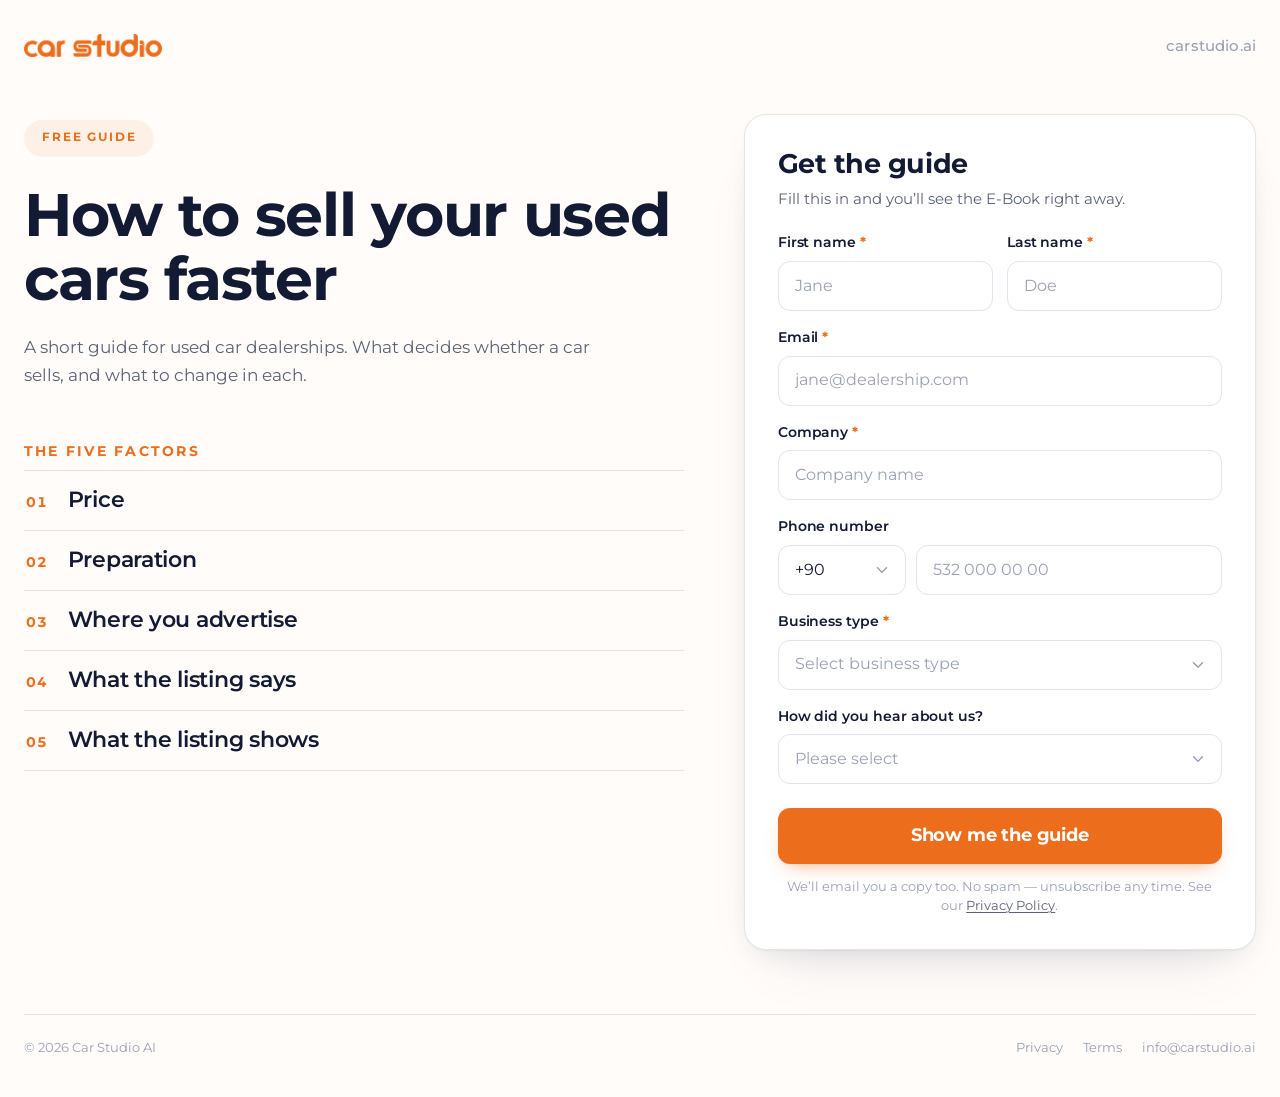
==== public/index.html @ 11189fca "Car Studio free-guide landing page with n8n → ClickUp lead capture Static one-page lead magnet built" ====
<!doctype html>
<html lang="en">
<head>
<meta charset="utf-8">
<meta name="viewport" content="width=device-width, initial-scale=1, viewport-fit=cover">
<title>How to sell your used cars faster — Free guide | Car Studio</title>
<meta name="description" content="A short guide for used car dealerships. The five factors that decide whether a car sells — and what to change in each. Free E-Book from Car Studio AI.">
<meta name="robots" content="index, follow">

<meta property="og:type" content="website">
<meta property="og:site_name" content="Car Studio">
<meta property="og:title" content="How to sell your used cars faster — Free guide">
<meta property="og:description" content="The five factors that decide whether a used car sells, and what to change in each.">
<meta name="twitter:card" content="summary_large_image">
<meta name="theme-color" content="#EC6D1C">

<link rel="icon" href="favicon.ico" sizes="any">
<link rel="icon" type="image/png" sizes="32x32" href="img/favicon-32.png">
<link rel="apple-touch-icon" href="img/favicon-180.png">

<link rel="preconnect" href="https://fonts.googleapis.com">
<link rel="preconnect" href="https://fonts.gstatic.com" crossorigin>
<link rel="stylesheet" href="https://fonts.googleapis.com/css2?family=Montserrat:ital,wght@0,300..800;1,400&display=swap">
<link rel="stylesheet" href="css/styles.css">

<script>
  /* Decide up-front how selects render, so nothing flashes.
     Touch devices keep the native picker — it is the better control there. */
  (function (d) {
    var c = d.documentElement.classList;
    c.add('js');
    try {
      if (window.matchMedia && window.matchMedia('(pointer: coarse)').matches) c.add('native-select');
    } catch (e) {}
  })(document);
</script>
</head>
<body>

<a class="skip-link" href="#lead-form">Skip to the form</a>

<div class="page">

  <header class="site-header">
    <a class="logo" href="https://carstudio.ai" aria-label="Car Studio — home">
      <img src="img/logo.png" width="600" height="97" alt="Car Studio" decoding="async">
    </a>
    <a class="site-link" href="https://carstudio.ai">carstudio.ai</a>
  </header>

  <main class="layout">

    <!-- Left column: the pitch -->
    <section class="pitch">
      <p class="badge">FREE GUIDE</p>

      <h1 class="headline">How to sell your used<br class="br-desktop"> cars faster</h1>

      <p class="subhead">
        A short guide for used car dealerships. What decides whether a car sells,
        and what to change in each.
      </p>

      <h2 class="eyebrow">The five factors</h2>

      <ol class="factors">
        <li class="factor"><span class="factor-no">01</span><span class="factor-name">Price</span></li>
        <li class="factor"><span class="factor-no">02</span><span class="factor-name">Preparation</span></li>
        <li class="factor"><span class="factor-no">03</span><span class="factor-name">Where you advertise</span></li>
        <li class="factor"><span class="factor-no">04</span><span class="factor-name">What the listing says</span></li>
        <li class="factor"><span class="factor-no">05</span><span class="factor-name">What the listing shows</span></li>
      </ol>
    </section>

    <!-- Right column: the form -->
    <section class="card" aria-labelledby="form-title">

      <div class="card-body" id="form-panel">
        <h2 class="card-title" id="form-title">Get the guide</h2>
        <p class="card-sub">Fill this in and you&rsquo;ll see the E-Book right away.</p>

        <div class="alert" id="form-alert" role="alert" hidden></div>

        <form id="lead-form" novalidate>

          <div class="row row-2">
            <div class="field">
              <label for="firstName">First name <span class="req" aria-hidden="true">*</span></label>
              <input id="firstName" name="firstName" type="text" autocomplete="given-name"
                     placeholder="Jane" required maxlength="60"
                     aria-describedby="firstName-err">
              <p class="err" id="firstName-err" hidden></p>
            </div>

            <div class="field">
              <label for="lastName">Last name <span class="req" aria-hidden="true">*</span></label>
              <input id="lastName" name="lastName" type="text" autocomplete="family-name"
                     placeholder="Doe" required maxlength="60"
                     aria-describedby="lastName-err">
              <p class="err" id="lastName-err" hidden></p>
            </div>
          </div>

          <div class="field">
            <label for="email">Email <span class="req" aria-hidden="true">*</span></label>
            <input id="email" name="email" type="email" autocomplete="email" inputmode="email"
                   placeholder="jane@dealership.com" required maxlength="254"
                   aria-describedby="email-err">
            <p class="err" id="email-err" hidden></p>
          </div>

          <div class="field">
            <label for="company">Company <span class="req" aria-hidden="true">*</span></label>
            <input id="company" name="company" type="text" autocomplete="organization"
                   placeholder="Company name" required maxlength="120"
                   aria-describedby="company-err">
            <p class="err" id="company-err" hidden></p>
          </div>

          <div class="field">
            <label for="phone">Phone number</label>
            <div class="phone">
              <div class="select-wrap select-dial" data-select>
                <label class="sr-only" for="dialCode">Country calling code</label>
                <select id="dialCode" name="dialCode" data-native></select>
              </div>
              <input id="phone" name="phone" type="tel" autocomplete="tel-national" inputmode="tel"
                     placeholder="532 000 00 00" maxlength="24"
                     aria-describedby="phone-err">
            </div>
            <p class="err" id="phone-err" hidden></p>
          </div>

          <div class="field">
            <label for="businessType">Business type <span class="req" aria-hidden="true">*</span></label>
            <div class="select-wrap" data-select>
              <select id="businessType" name="businessType" required data-native
                      data-placeholder="Select business type" aria-describedby="businessType-err">
                <option value="">Select business type</option>
                <option value="OEM / Manufacturer">OEM / Manufacturer</option>
                <option value="Dealership">Dealership</option>
                <option value="Dealer Group">Dealer Group</option>
                <option value="Marketplace">Marketplace</option>
              </select>
            </div>
            <p class="err" id="businessType-err" hidden></p>
          </div>

          <div class="field">
            <label for="heardFrom">How did you hear about us?</label>
            <div class="select-wrap" data-select>
              <select id="heardFrom" name="heardFrom" data-native
                      data-placeholder="Please select" aria-describedby="heardFrom-err">
                <option value="">Please select</option>
                <option value="Search Engine">Search Engine (Google, Bing, Yandex etc.)</option>
                <option value="Email">Email</option>
                <option value="Generative AI">Generative AI (ChatGPT, Claude, Gemini etc.)</option>
                <option value="LinkedIn">LinkedIn</option>
                <option value="Instagram">Instagram</option>
                <option value="Referral">Referral</option>
                <option value="Ads">Ads</option>
                <option value="Other">Other</option>
              </select>
            </div>
            <p class="err" id="heardFrom-err" hidden></p>
          </div>

          <!-- honeypot: hidden from humans, not focusable, ignored by autofill -->
          <div class="hp" aria-hidden="true">
            <label for="companyWebsite">Company website</label>
            <input id="companyWebsite" name="companyWebsite" type="text" tabindex="-1" autocomplete="off">
          </div>

          <button class="submit" type="submit" id="submit-btn">
            <span class="submit-label">Show me the guide</span>
            <span class="spinner" aria-hidden="true"></span>
          </button>

          <p class="fineprint">
            We&rsquo;ll email you a copy too. No spam &mdash; unsubscribe any time.
            See our <a href="https://carstudio.ai/privacy-policy">Privacy Policy</a>.
          </p>
        </form>
      </div>

      <!-- success state -->
      <div class="card-body success" id="success-panel" hidden tabindex="-1">
        <div class="success-mark" aria-hidden="true">
          <svg viewBox="0 0 24 24" fill="none" stroke="currentColor" stroke-width="2.5"
               stroke-linecap="round" stroke-linejoin="round"><path d="M20 6 9 17l-5-5"/></svg>
        </div>
        <h2 class="card-title">Your guide is ready</h2>
        <p class="card-sub">
          Thanks<span id="success-name"></span> &mdash; the E-Book is below, and a copy is on its way to your inbox.
        </p>
        <a class="submit as-link" id="download-btn" href="#">
          <span>Download the E-Book</span>
        </a>
        <p class="fineprint">
          Didn&rsquo;t get the email? Check your spam folder, or write to
          <a href="mailto:info@carstudio.ai">info@carstudio.ai</a>.
        </p>
      </div>

    </section>
  </main>

  <footer class="site-footer">
    <p>&copy; <span id="year">2026</span> Car Studio AI</p>
    <nav aria-label="Legal">
      <a href="https://carstudio.ai/privacy-policy">Privacy</a>
      <a href="https://carstudio.ai/terms">Terms</a>
      <a href="mailto:info@carstudio.ai">info@carstudio.ai</a>
    </nav>
  </footer>

</div>

<script src="js/config.js"></script>
<script src="js/app.js"></script>
</body>
</html>
---- public/css/styles.css ----
/* ==========================================================================
   Car Studio — lead-magnet landing page
   Design tokens taken from the brand guideline (Kurumsal Kimlik Kılavuzu 2023)
   and the "Landing page" mock. Layout is a 1400px design canvas.
   ========================================================================== */

:root {
  /* Brand */
  --brand:        #EC6D1C;   /* Car Studio Orange — brand guideline primary */
  --brand-hover:  #D65F12;
  --brand-active: #BE540F;
  --brand-soft:   #FDF1E7;   /* orange @ ~8% on the page ground */
  --brand-ring:   rgba(236, 109, 28, .28);

  /* Ink (from the landing mock) */
  --ink:          #131A33;   /* headings */
  --ink-2:        #5B6275;   /* body copy */
  --muted:        #9BA1B4;   /* placeholders, meta */

  /* Surfaces */
  --bg:           #FFFCFA;   /* warm off-white page ground */
  --card:         #FFFFFF;
  --line:         #E7E4E1;   /* hairlines on the page */
  --field-line:   #E2E5EC;   /* input borders */
  --field-bg:     #FFFFFF;

  /* Feedback */
  --danger:       #C22B2B;
  --danger-soft:  #FDF0EF;
  --success:      #17864B;
  --success-soft: #EAF7F0;

  /* Shape & depth */
  --r-card:   22px;
  --r-field:  12px;
  --r-pill:   999px;
  --shadow-card: 0 1px 2px rgba(19, 26, 51, .04),
                 0 12px 32px -12px rgba(19, 26, 51, .10),
                 0 32px 64px -32px rgba(19, 26, 51, .12);
  --shadow-pop:  0 2px 6px rgba(19, 26, 51, .06),
                 0 16px 40px -12px rgba(19, 26, 51, .18);

  --font: "Montserrat", ui-sans-serif, system-ui, -apple-system, "Segoe UI",
          Roboto, "Helvetica Neue", Arial, sans-serif;
}

/* --------------------------------------------------------------- reset -- */

*, *::before, *::after { box-sizing: border-box; }

html { -webkit-text-size-adjust: 100%; }

body {
  margin: 0;
  background: var(--bg);
  color: var(--ink-2);
  font-family: var(--font);
  font-size: 16px;
  line-height: 1.55;
  -webkit-font-smoothing: antialiased;
  -moz-osx-font-smoothing: grayscale;
  text-rendering: optimizeLegibility;
}

h1, h2, h3, p, ol, ul, figure { margin: 0; }
ol, ul { padding: 0; list-style: none; }
img, svg { display: block; max-width: 100%; }
button, input, select, textarea { font: inherit; color: inherit; }

a { color: var(--brand); text-decoration-thickness: 1px; text-underline-offset: 2px; }
a:hover { color: var(--brand-hover); }

:where(a, button, input, select, [tabindex]):focus-visible {
  outline: 2px solid var(--brand);
  outline-offset: 2px;
  border-radius: 4px;
}

.sr-only {
  position: absolute; width: 1px; height: 1px; padding: 0; margin: -1px;
  overflow: hidden; clip: rect(0 0 0 0); clip-path: inset(50%); white-space: nowrap;
}

.skip-link {
  position: absolute; left: 16px; top: -60px; z-index: 50;
  background: var(--ink); color: #fff; padding: 10px 16px;
  border-radius: 10px; font-size: 14px; font-weight: 600; text-decoration: none;
  transition: top .15s ease;
}
.skip-link:focus { top: 16px; color: #fff; }

/* ---------------------------------------------------------------- page -- */

.page {
  max-width: 1282px;              /* 1234px content + 2 × 24px gutter */
  margin: 0 auto;
  padding: 34px 24px 40px;
  min-height: 100dvh;
  display: flex;
  flex-direction: column;
}

/* -------------------------------------------------------------- header -- */

.site-header {
  display: flex;
  align-items: center;
  justify-content: space-between;
  gap: 24px;
  margin-bottom: clamp(32px, 4.4vw, 62px);
}

.logo { display: inline-flex; align-items: center; }
.logo img { width: 138px; height: auto; }

.site-link {
  font-size: 15px;
  font-weight: 500;
  color: var(--muted);
  text-decoration: none;
  letter-spacing: .01em;
  transition: color .15s ease;
}
.site-link:hover { color: var(--brand); }

/* -------------------------------------------------------------- layout -- */

.layout {
  flex: 1;
  display: grid;
  grid-template-columns: minmax(0, 660fr) minmax(0, 511fr);
  column-gap: clamp(40px, 4.5vw, 63px);
  align-items: start;
}

/* ---------------------------------------------------------------- left -- */

.pitch { padding-top: 6px; max-width: 660px; }

.badge {
  display: inline-flex;
  align-items: center;
  height: 37px;
  padding: 0 18px;
  border-radius: var(--r-pill);
  background: var(--brand-soft);
  color: var(--brand);
  font-size: 11.5px;
  font-weight: 700;
  letter-spacing: .16em;
  line-height: 1;
}

.headline {
  margin-top: 26px;
  font-size: clamp(2.375rem, 1.15rem + 3.5vw, 3.75rem);  /* → 60px @1400 */
  font-weight: 700;
  line-height: 1.07;
  letter-spacing: -.022em;
  color: var(--ink);
  text-wrap: balance;
}

.subhead {
  margin-top: 22px;
  max-width: 34em;
  font-size: clamp(1rem, .93rem + .2vw, 1.125rem);       /* → 18px */
  line-height: 1.62;
  color: var(--ink-2);
}

.eyebrow {
  margin-top: clamp(40px, 4vw, 56px);
  font-size: 14px;
  font-weight: 700;
  letter-spacing: .16em;
  text-transform: uppercase;
  color: var(--brand);
}

/* the five factors */

.factors { margin-top: 8px; border-top: 1px solid var(--line); }

.factor {
  display: flex;
  align-items: baseline;
  gap: clamp(16px, 1.6vw, 22px);
  min-height: 60px;
  padding: 15px 2px;
  border-bottom: 1px solid var(--line);
}

.factor-no {
  flex: none;
  min-width: 2.1ch;
  font-size: 14px;
  font-weight: 700;
  font-variant-numeric: tabular-nums;
  letter-spacing: .04em;
  color: var(--brand);
}

.factor-name {
  font-size: clamp(1.125rem, .95rem + .55vw, 1.5rem);    /* → 24px */
  font-weight: 600;
  line-height: 1.25;
  letter-spacing: -.012em;
  color: var(--ink);
}

/* ---------------------------------------------------------------- card -- */

.card {
  position: relative;
  background: var(--card);
  border: 1px solid var(--line);
  border-radius: var(--r-card);
  box-shadow: var(--shadow-card);
}

.card-body { padding: clamp(26px, 2.6vw, 38px); }
.card-body[hidden] { display: none; }

.card-title {
  font-size: clamp(1.375rem, 1.1rem + .7vw, 1.75rem);    /* → 28px */
  font-weight: 700;
  line-height: 1.2;
  letter-spacing: -.018em;
  color: var(--ink);
}

.card-sub {
  margin-top: 8px;
  font-size: 15px;
  line-height: 1.5;
  color: var(--ink-2);
}

/* alert banner */

.alert {
  margin-top: 20px;
  padding: 12px 14px;
  border-radius: 10px;
  border: 1px solid #F2C9C5;
  background: var(--danger-soft);
  color: #8C2320;
  font-size: 14px;
  line-height: 1.45;
}
.alert[hidden] { display: none; }

/* --------------------------------------------------------------- form -- */

#lead-form { margin-top: 22px; }

.field { margin-top: 16px; }
.row-2 {
  display: grid;
  grid-template-columns: 1fr 1fr;
  gap: 14px;
}
.row-2 .field { margin-top: 0; }

.field > label {
  display: block;
  margin-bottom: 7px;
  font-size: 14px;
  font-weight: 600;
  letter-spacing: -.005em;
  color: var(--ink);
}

.req { color: var(--brand); font-weight: 700; }

/* text inputs + select trigger share one shell */

.field input[type="text"],
.field input[type="email"],
.field input[type="tel"],
.select-trigger,
.select-wrap > select {
  width: 100%;
  min-height: 50px;
  padding: 12px 16px;
  border: 1px solid var(--field-line);
  border-radius: var(--r-field);
  background: var(--field-bg);
  font-size: 16px;
  line-height: 1.4;
  color: var(--ink);
  transition: border-color .15s ease, box-shadow .15s ease, background-color .15s ease;
}

.field input::placeholder { color: var(--muted); }

.field input:hover:not(:disabled),
.select-trigger:hover { border-color: #CFD4DE; }

.field input:focus,
.select-trigger:focus-visible,
.select-wrap:not(.is-enhanced) > select:focus-visible {
  outline: none;
  border-color: var(--brand);
  box-shadow: 0 0 0 3px var(--brand-ring);
}

/* invalid state */

.field.is-invalid input,
.field.is-invalid .select-trigger,
.field.is-invalid .select-wrap > select {
  border-color: var(--danger);
  background: #FFFDFD;
}
.field.is-invalid input:focus,
.field.is-invalid .select-trigger:focus-visible {
  box-shadow: 0 0 0 3px rgba(194, 43, 43, .18);
}

.err {
  margin-top: 6px;
  font-size: 13px;
  line-height: 1.4;
  color: var(--danger);
}
.err[hidden] { display: none; }

/* phone: dial-code select + number input */

.phone { display: flex; gap: 10px; align-items: flex-start; }
.phone .select-dial { flex: 0 0 128px; }
.phone > input { flex: 1 1 auto; min-width: 0; }

/* The touch path shows the real <select>, whose text is the full "+90 Türkiye" —
   give it room so the country name is not cut off at the first letter. */
.native-select .phone .select-dial { flex: 0 0 152px; }

/* honeypot */

.hp {
  position: absolute !important;
  left: -9999px; top: auto;
  width: 1px; height: 1px; overflow: hidden;
}

/* ------------------------------------------------------- custom select -- */

.select-wrap { position: relative; }

/* No-JS fallback: the native select is the control. */
.select-wrap > select {
  appearance: none;
  -webkit-appearance: none;
  padding-right: 44px;
  background-image:
    url("data:image/svg+xml;utf8,<svg xmlns='http://www.w3.org/2000/svg' viewBox='0 0 24 24' fill='none' stroke='%239BA1B4' stroke-width='2' stroke-linecap='round' stroke-linejoin='round'><path d='m6 9 6 6 6-6'/></svg>");
  background-repeat: no-repeat;
  background-position: right 14px center;
  background-size: 18px 18px;
  cursor: pointer;
}

/* Once JS enhances the control, hide the native element but keep it in the
   form — never display:none, so it still carries the value and stays
   focusable/validatable. Touch devices (.native-select) skip enhancement and
   keep the OS picker, which is the better control there. */
.js:not(.native-select) .select-wrap:not(.is-native) > select {
  position: absolute;
  width: 1px; height: 1px; min-height: 0; padding: 0; margin: 0;
  opacity: 0; pointer-events: none;
  border: 0; clip-path: inset(50%);
}

.select-trigger {
  display: none;
  align-items: center;
  justify-content: space-between;
  gap: 10px;
  padding-right: 14px;
  text-align: left;
  cursor: pointer;
}
.select-wrap.is-enhanced .select-trigger { display: flex; }

.select-value { overflow: hidden; text-overflow: ellipsis; white-space: nowrap; }
.select-trigger.is-placeholder .select-value { color: var(--muted); }

.select-chevron {
  flex: none;
  width: 18px; height: 18px;
  color: var(--muted);
  transition: transform .18s ease;
}
.select-trigger[aria-expanded="true"] .select-chevron { transform: rotate(180deg); }

.select-list {
  position: absolute;
  z-index: 30;
  left: 0; right: 0;
  margin-top: 6px;
  padding: 6px;
  max-height: 288px;
  overflow-y: auto;
  overscroll-behavior: contain;
  background: #fff;
  border: 1px solid var(--field-line);
  border-radius: 14px;
  box-shadow: var(--shadow-pop);
}
.select-list[hidden] { display: none; }
.select-list.drop-up { margin-top: 0; margin-bottom: 6px; bottom: 100%; }

/* The dial-code trigger is only 128px wide; without this the country list
   inherits that width and every "United Kingdom +44" wraps and clips. */
.select-dial .select-list {
  right: auto;
  min-width: 100%;
  width: max-content;
  max-width: min(300px, calc(100vw - 48px));
}
.select-dial .select-option {
  display: flex;
  justify-content: space-between;
  gap: 18px;
  white-space: nowrap;
}

.select-option {
  padding: 11px 14px;
  border-radius: 9px;
  font-size: 16px;
  line-height: 1.35;
  color: var(--ink);
  cursor: pointer;
  scroll-margin: 6px;
}
.select-option[aria-selected="true"] { font-weight: 600; }
.select-option.is-active { background: #F4F4F5; }
.select-option .opt-dial { color: var(--muted); margin-left: 6px; font-variant-numeric: tabular-nums; }

/* ------------------------------------------------------------- button -- */

.submit {
  position: relative;
  display: flex;
  align-items: center;
  justify-content: center;
  gap: 10px;
  width: 100%;
  min-height: 54px;
  margin-top: 24px;
  padding: 14px 20px;
  border: 0;
  border-radius: var(--r-field);
  background: var(--brand);
  color: #fff;
  font-size: 18px;
  font-weight: 700;
  letter-spacing: -.01em;
  text-decoration: none;
  cursor: pointer;
  transition: background-color .15s ease, transform .08s ease, box-shadow .15s ease;
  box-shadow: 0 8px 20px -10px rgba(236, 109, 28, .7);
}
.submit:hover  { background: var(--brand-hover); color: #fff; }
.submit:active { background: var(--brand-active); transform: translateY(1px); }
.submit:disabled { cursor: progress; opacity: .82; box-shadow: none; }
.submit.as-link { margin-top: 26px; }

.spinner {
  display: none;
  width: 18px; height: 18px;
  border: 2.5px solid rgba(255, 255, 255, .4);
  border-top-color: #fff;
  border-radius: 50%;
  animation: spin .7s linear infinite;
}
.submit.is-busy .spinner { display: block; }
@keyframes spin { to { transform: rotate(360deg); } }

.fineprint {
  margin-top: 14px;
  font-size: 12.5px;
  line-height: 1.5;
  color: var(--muted);
  text-align: center;
}
.fineprint a { color: var(--ink-2); text-decoration: underline; }
.fineprint a:hover { color: var(--brand); }

/* ------------------------------------------------------------ success -- */

.success { text-align: center; }
.success:focus { outline: none; }
.success .card-sub { margin-inline: auto; max-width: 34em; }

.success-mark {
  width: 56px; height: 56px;
  margin: 4px auto 18px;
  display: grid;
  place-items: center;
  border-radius: 50%;
  background: var(--success-soft);
  color: var(--success);
}
.success-mark svg { width: 26px; height: 26px; }

/* ------------------------------------------------------------- footer -- */

.site-footer {
  display: flex;
  flex-wrap: wrap;
  align-items: center;
  justify-content: space-between;
  gap: 10px 24px;
  margin-top: clamp(40px, 5vw, 68px);
  padding-top: 22px;
  border-top: 1px solid var(--line);
  font-size: 13px;
  color: var(--muted);
}
.site-footer nav { display: flex; flex-wrap: wrap; gap: 20px; }
.site-footer a { color: var(--muted); text-decoration: none; }
.site-footer a:hover { color: var(--brand); }

/* --------------------------------------------------------- responsive -- */

@media (max-width: 1080px) {
  .layout { grid-template-columns: minmax(0, 1fr) minmax(400px, 470px); }
  .br-desktop { display: none; }
}

@media (max-width: 900px) {
  .layout {
    grid-template-columns: minmax(0, 1fr);
    row-gap: 40px;
    max-width: 620px;
    margin-inline: auto;
    width: 100%;
  }
  .pitch { max-width: none; }
  .br-desktop { display: none; }
  .factors { margin-top: 6px; }
  .factor { min-height: 0; padding: 13px 2px; }
}

@media (max-width: 560px) {
  .page { padding: 22px 18px 32px; }
  .site-header { margin-bottom: 28px; }
  .logo img { width: 120px; }
  .headline { margin-top: 20px; }
  .subhead { margin-top: 16px; }
  .row-2 { grid-template-columns: 1fr; gap: 16px; }
  .row-2 .field + .field { margin-top: 0; }
  .phone .select-dial { flex-basis: 116px; }
  .card-body { padding: 22px 18px 24px; }
  .submit { font-size: 17px; }
  .site-footer { flex-direction: column; align-items: flex-start; }
}

/* iOS zooms any input under 16px on focus — keep them at 16px. */
@media (max-width: 560px) {
  .field input, .select-trigger, .select-option { font-size: 16px; }
}

@media (prefers-reduced-motion: reduce) {
  *, *::before, *::after {
    animation-duration: .01ms !important;
    animation-iteration-count: 1 !important;
    transition-duration: .01ms !important;
    scroll-behavior: auto !important;
  }
  .spinner { animation: none; border-top-color: rgba(255,255,255,.9); }
}
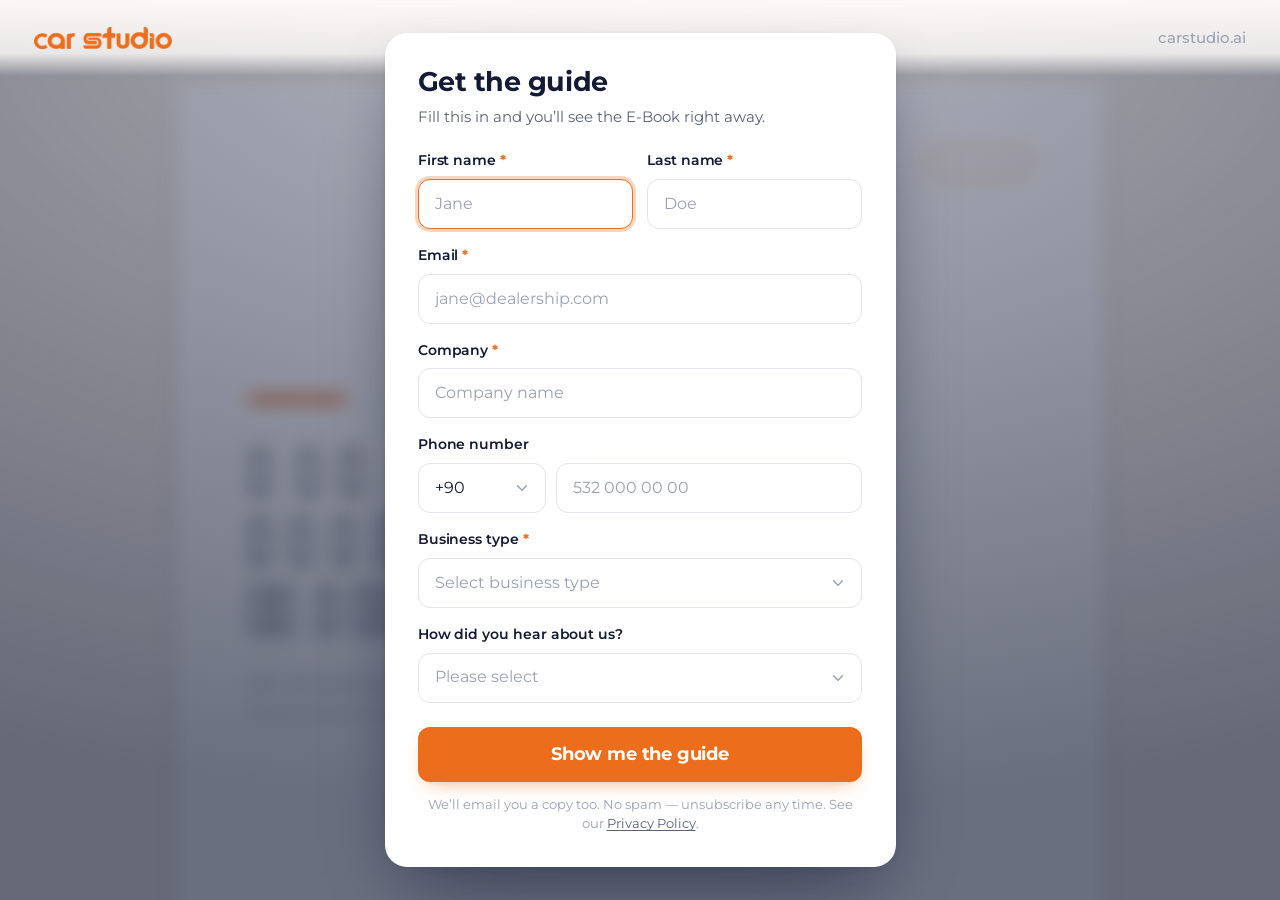
==== commit cfeba522: "Put the guide on screen and gate it behind the form The PDF now fills the page, rendered with pdf.js" ====
--- a/public/index.html
+++ b/public/index.html
@@ -29,6 +29,7 @@
   (function (d) {
     var c = d.documentElement.classList;
     c.add('js');
+    c.add('gated');          /* the guide starts behind the form */
     try {
       if (window.matchMedia && window.matchMedia('(pointer: coarse)').matches) c.add('native-select');
     } catch (e) {}
@@ -37,185 +38,150 @@
 </head>
 <body>
 
-<a class="skip-link" href="#lead-form">Skip to the form</a>
+<h1 class="sr-only">How to sell your used cars faster — a free guide for used car dealerships</h1>
 
-<div class="page">
+<!-- The guide itself, rendered page by page. Blurred until the form is sent. -->
+<div class="viewer" id="viewer">
+  <div class="viewer-pages" id="viewer-pages" role="img"
+       aria-label="Preview of the guide, blurred until you request it"></div>
+  <p class="viewer-fallback" id="viewer-fallback">
+    <span>How to sell your used cars faster</span>
+    <em>The five factors that decide whether a car sells</em>
+  </p>
+</div>
+<div class="veil" id="veil" aria-hidden="true"></div>
 
-  <header class="site-header">
-    <a class="logo" href="https://carstudio.ai" aria-label="Car Studio — home">
-      <img src="img/logo.png" width="600" height="97" alt="Car Studio" decoding="async">
-    </a>
-    <a class="site-link" href="https://carstudio.ai">carstudio.ai</a>
-  </header>
+<header class="site-header">
+  <a class="logo" href="https://carstudio.ai" aria-label="Car Studio — home">
+    <img src="img/logo.png" width="600" height="97" alt="Car Studio" decoding="async">
+  </a>
+  <a class="site-link" href="https://carstudio.ai">carstudio.ai</a>
+</header>
 
-  <main class="layout">
+<!-- ── The gate ─────────────────────────────────────────────────────────── -->
+<div class="modal-layer" id="modal-layer">
+  <section class="modal" id="modal" role="dialog" aria-modal="true" aria-labelledby="form-title">
 
-    <!-- Left column: the pitch -->
-    <section class="pitch">
-      <p class="badge">FREE GUIDE</p>
+    <h2 class="card-title" id="form-title">Get the guide</h2>
+    <p class="card-sub">Fill this in and you&rsquo;ll see the E-Book right away.</p>
 
-      <h1 class="headline">How to sell your used<br class="br-desktop"> cars faster</h1>
+    <div class="alert" id="form-alert" role="alert" hidden></div>
 
-      <p class="subhead">
-        A short guide for used car dealerships. What decides whether a car sells,
-        and what to change in each.
-      </p>
+    <form id="lead-form" novalidate>
 
-      <h2 class="eyebrow">The five factors</h2>
+      <div class="row row-2">
+        <div class="field">
+          <label for="firstName">First name <span class="req" aria-hidden="true">*</span></label>
+          <input id="firstName" name="firstName" type="text" autocomplete="given-name"
+                 placeholder="Jane" required maxlength="60" aria-describedby="firstName-err">
+          <p class="err" id="firstName-err" hidden></p>
+        </div>
 
-      <ol class="factors">
-        <li class="factor"><span class="factor-no">01</span><span class="factor-name">Price</span></li>
-        <li class="factor"><span class="factor-no">02</span><span class="factor-name">Preparation</span></li>
-        <li class="factor"><span class="factor-no">03</span><span class="factor-name">Where you advertise</span></li>
-        <li class="factor"><span class="factor-no">04</span><span class="factor-name">What the listing says</span></li>
-        <li class="factor"><span class="factor-no">05</span><span class="factor-name">What the listing shows</span></li>
-      </ol>
-    </section>
-
-    <!-- Right column: the form -->
-    <section class="card" aria-labelledby="form-title">
-
-      <div class="card-body" id="form-panel">
-        <h2 class="card-title" id="form-title">Get the guide</h2>
-        <p class="card-sub">Fill this in and you&rsquo;ll see the E-Book right away.</p>
-
-        <div class="alert" id="form-alert" role="alert" hidden></div>
-
-        <form id="lead-form" novalidate>
-
-          <div class="row row-2">
-            <div class="field">
-              <label for="firstName">First name <span class="req" aria-hidden="true">*</span></label>
-              <input id="firstName" name="firstName" type="text" autocomplete="given-name"
-                     placeholder="Jane" required maxlength="60"
-                     aria-describedby="firstName-err">
-              <p class="err" id="firstName-err" hidden></p>
-            </div>
-
-            <div class="field">
-              <label for="lastName">Last name <span class="req" aria-hidden="true">*</span></label>
-              <input id="lastName" name="lastName" type="text" autocomplete="family-name"
-                     placeholder="Doe" required maxlength="60"
-                     aria-describedby="lastName-err">
-              <p class="err" id="lastName-err" hidden></p>
-            </div>
-          </div>
-
-          <div class="field">
-            <label for="email">Email <span class="req" aria-hidden="true">*</span></label>
-            <input id="email" name="email" type="email" autocomplete="email" inputmode="email"
-                   placeholder="jane@dealership.com" required maxlength="254"
-                   aria-describedby="email-err">
-            <p class="err" id="email-err" hidden></p>
-          </div>
-
-          <div class="field">
-            <label for="company">Company <span class="req" aria-hidden="true">*</span></label>
-            <input id="company" name="company" type="text" autocomplete="organization"
-                   placeholder="Company name" required maxlength="120"
-                   aria-describedby="company-err">
-            <p class="err" id="company-err" hidden></p>
-          </div>
-
-          <div class="field">
-            <label for="phone">Phone number</label>
-            <div class="phone">
-              <div class="select-wrap select-dial" data-select>
-                <label class="sr-only" for="dialCode">Country calling code</label>
-                <select id="dialCode" name="dialCode" data-native></select>
-              </div>
-              <input id="phone" name="phone" type="tel" autocomplete="tel-national" inputmode="tel"
-                     placeholder="532 000 00 00" maxlength="24"
-                     aria-describedby="phone-err">
-            </div>
-            <p class="err" id="phone-err" hidden></p>
-          </div>
-
-          <div class="field">
-            <label for="businessType">Business type <span class="req" aria-hidden="true">*</span></label>
-            <div class="select-wrap" data-select>
-              <select id="businessType" name="businessType" required data-native
-                      data-placeholder="Select business type" aria-describedby="businessType-err">
-                <option value="">Select business type</option>
-                <option value="OEM / Manufacturer">OEM / Manufacturer</option>
-                <option value="Dealership">Dealership</option>
-                <option value="Dealer Group">Dealer Group</option>
-                <option value="Marketplace">Marketplace</option>
-              </select>
-            </div>
-            <p class="err" id="businessType-err" hidden></p>
-          </div>
-
-          <div class="field">
-            <label for="heardFrom">How did you hear about us?</label>
-            <div class="select-wrap" data-select>
-              <select id="heardFrom" name="heardFrom" data-native
-                      data-placeholder="Please select" aria-describedby="heardFrom-err">
-                <option value="">Please select</option>
-                <option value="Search Engine">Search Engine (Google, Bing, Yandex etc.)</option>
-                <option value="Email">Email</option>
-                <option value="Generative AI">Generative AI (ChatGPT, Claude, Gemini etc.)</option>
-                <option value="LinkedIn">LinkedIn</option>
-                <option value="Instagram">Instagram</option>
-                <option value="Referral">Referral</option>
-                <option value="Ads">Ads</option>
-                <option value="Other">Other</option>
-              </select>
-            </div>
-            <p class="err" id="heardFrom-err" hidden></p>
-          </div>
-
-          <!-- honeypot: hidden from humans, not focusable, ignored by autofill -->
-          <div class="hp" aria-hidden="true">
-            <label for="companyWebsite">Company website</label>
-            <input id="companyWebsite" name="companyWebsite" type="text" tabindex="-1" autocomplete="off">
-          </div>
-
-          <button class="submit" type="submit" id="submit-btn">
-            <span class="submit-label">Show me the guide</span>
-            <span class="spinner" aria-hidden="true"></span>
-          </button>
-
-          <p class="fineprint">
-            We&rsquo;ll email you a copy too. No spam &mdash; unsubscribe any time.
-            See our <a href="https://carstudio.ai/privacy-policy">Privacy Policy</a>.
-          </p>
-        </form>
+        <div class="field">
+          <label for="lastName">Last name <span class="req" aria-hidden="true">*</span></label>
+          <input id="lastName" name="lastName" type="text" autocomplete="family-name"
+                 placeholder="Doe" required maxlength="60" aria-describedby="lastName-err">
+          <p class="err" id="lastName-err" hidden></p>
+        </div>
       </div>
 
-      <!-- success state -->
-      <div class="card-body success" id="success-panel" hidden tabindex="-1">
-        <div class="success-mark" aria-hidden="true">
-          <svg viewBox="0 0 24 24" fill="none" stroke="currentColor" stroke-width="2.5"
-               stroke-linecap="round" stroke-linejoin="round"><path d="M20 6 9 17l-5-5"/></svg>
-        </div>
-        <h2 class="card-title">Your guide is ready</h2>
-        <p class="card-sub">
-          Thanks<span id="success-name"></span> &mdash; the E-Book is below, and a copy is on its way to your inbox.
-        </p>
-        <a class="submit as-link" id="download-btn" href="#">
-          <span>Download the E-Book</span>
-        </a>
-        <p class="fineprint">
-          Didn&rsquo;t get the email? Check your spam folder, or write to
-          <a href="mailto:info@carstudio.ai">info@carstudio.ai</a>.
-        </p>
+      <div class="field">
+        <label for="email">Email <span class="req" aria-hidden="true">*</span></label>
+        <input id="email" name="email" type="email" autocomplete="email" inputmode="email"
+               placeholder="jane@dealership.com" required maxlength="254" aria-describedby="email-err">
+        <p class="err" id="email-err" hidden></p>
       </div>
 
-    </section>
-  </main>
+      <div class="field">
+        <label for="company">Company <span class="req" aria-hidden="true">*</span></label>
+        <input id="company" name="company" type="text" autocomplete="organization"
+               placeholder="Company name" required maxlength="120" aria-describedby="company-err">
+        <p class="err" id="company-err" hidden></p>
+      </div>
 
-  <footer class="site-footer">
-    <p>&copy; <span id="year">2026</span> Car Studio AI</p>
-    <nav aria-label="Legal">
-      <a href="https://carstudio.ai/privacy-policy">Privacy</a>
-      <a href="https://carstudio.ai/terms">Terms</a>
-      <a href="mailto:info@carstudio.ai">info@carstudio.ai</a>
-    </nav>
-  </footer>
+      <div class="field">
+        <label for="phone">Phone number</label>
+        <div class="phone">
+          <div class="select-wrap select-dial" data-select>
+            <label class="sr-only" for="dialCode">Country calling code</label>
+            <select id="dialCode" name="dialCode" data-native></select>
+          </div>
+          <input id="phone" name="phone" type="tel" autocomplete="tel-national" inputmode="tel"
+                 placeholder="532 000 00 00" maxlength="24" aria-describedby="phone-err">
+        </div>
+        <p class="err" id="phone-err" hidden></p>
+      </div>
 
+      <div class="field">
+        <label for="businessType">Business type <span class="req" aria-hidden="true">*</span></label>
+        <div class="select-wrap" data-select>
+          <select id="businessType" name="businessType" required data-native
+                  data-placeholder="Select business type" aria-describedby="businessType-err">
+            <option value="">Select business type</option>
+            <option value="OEM / Manufacturer">OEM / Manufacturer</option>
+            <option value="Dealership">Dealership</option>
+            <option value="Dealer Group">Dealer Group</option>
+            <option value="Marketplace">Marketplace</option>
+          </select>
+        </div>
+        <p class="err" id="businessType-err" hidden></p>
+      </div>
+
+      <div class="field">
+        <label for="heardFrom">How did you hear about us?</label>
+        <div class="select-wrap" data-select>
+          <select id="heardFrom" name="heardFrom" data-native
+                  data-placeholder="Please select" aria-describedby="heardFrom-err">
+            <option value="">Please select</option>
+            <option value="Search Engine">Search Engine (Google, Bing, Yandex etc.)</option>
+            <option value="Email">Email</option>
+            <option value="Generative AI">Generative AI (ChatGPT, Claude, Gemini etc.)</option>
+            <option value="LinkedIn">LinkedIn</option>
+            <option value="Instagram">Instagram</option>
+            <option value="Referral">Referral</option>
+            <option value="Ads">Ads</option>
+            <option value="Other">Other</option>
+          </select>
+        </div>
+        <p class="err" id="heardFrom-err" hidden></p>
+      </div>
+
+      <!-- honeypot: hidden from humans, not focusable, ignored by autofill -->
+      <div class="hp" aria-hidden="true">
+        <label for="companyWebsite">Company website</label>
+        <input id="companyWebsite" name="companyWebsite" type="text" tabindex="-1" autocomplete="off">
+      </div>
+
+      <button class="submit" type="submit" id="submit-btn">
+        <span class="submit-label">Show me the guide</span>
+        <span class="spinner" aria-hidden="true"></span>
+      </button>
+
+      <p class="fineprint">
+        We&rsquo;ll email you a copy too. No spam &mdash; unsubscribe any time.
+        See our <a href="https://carstudio.ai/privacy-policy">Privacy Policy</a>.
+      </p>
+    </form>
+  </section>
 </div>
 
+<!-- ── Shown once the gate is passed ────────────────────────────────────── -->
+<div class="postbar" id="postbar" hidden>
+  <p class="postbar-text">
+    <span class="postbar-tick" aria-hidden="true">
+      <svg viewBox="0 0 24 24" fill="none" stroke="currentColor" stroke-width="2.5"
+           stroke-linecap="round" stroke-linejoin="round"><path d="M20 6 9 17l-5-5"/></svg>
+    </span>
+    <span>Thanks<span id="success-name"></span> &mdash; the guide is yours. A copy is on its way to your inbox.</span>
+  </p>
+  <a class="postbar-btn" id="download-btn" href="#">Download PDF</a>
+  <button class="postbar-close" id="postbar-close" type="button" aria-label="Dismiss">
+    <svg viewBox="0 0 24 24" fill="none" stroke="currentColor" stroke-width="2"
+         stroke-linecap="round" aria-hidden="true"><path d="M18 6 6 18M6 6l12 12"/></svg>
+  </button>
+</div>
+
+<script src="vendor/pdf.min.js"></script>
 <script src="js/config.js"></script>
 <script src="js/app.js"></script>
 </body>
--- a/public/css/styles.css
+++ b/public/css/styles.css
@@ -1,7 +1,9 @@
 /* ==========================================================================
-   Car Studio — lead-magnet landing page
-   Design tokens taken from the brand guideline (Kurumsal Kimlik Kılavuzu 2023)
-   and the "Landing page" mock. Layout is a 1400px design canvas.
+   Car Studio — gated guide
+   The PDF fills the screen; the form sits on top of it as a modal and the
+   guide is blurred until the form is sent.
+   Tokens come from the brand guideline (Kurumsal Kimlik Kılavuzu 2023) and the
+   "Landing page" mock.
    ========================================================================== */
 
 :root {
@@ -9,19 +11,19 @@
   --brand:        #EC6D1C;   /* Car Studio Orange — brand guideline primary */
   --brand-hover:  #D65F12;
   --brand-active: #BE540F;
-  --brand-soft:   #FDF1E7;   /* orange @ ~8% on the page ground */
+  --brand-soft:   #FDF1E7;
   --brand-ring:   rgba(236, 109, 28, .28);
 
   /* Ink (from the landing mock) */
-  --ink:          #131A33;   /* headings */
-  --ink-2:        #5B6275;   /* body copy */
-  --muted:        #9BA1B4;   /* placeholders, meta */
+  --ink:          #131A33;
+  --ink-2:        #5B6275;
+  --muted:        #9BA1B4;
 
   /* Surfaces */
-  --bg:           #FFFCFA;   /* warm off-white page ground */
+  --bg:           #FFFCFA;
   --card:         #FFFFFF;
-  --line:         #E7E4E1;   /* hairlines on the page */
-  --field-line:   #E2E5EC;   /* input borders */
+  --line:         #E7E4E1;
+  --field-line:   #E2E5EC;
   --field-bg:     #FFFFFF;
 
   /* Feedback */
@@ -34,14 +36,16 @@
   --r-card:   22px;
   --r-field:  12px;
   --r-pill:   999px;
-  --shadow-card: 0 1px 2px rgba(19, 26, 51, .04),
-                 0 12px 32px -12px rgba(19, 26, 51, .10),
-                 0 32px 64px -32px rgba(19, 26, 51, .12);
-  --shadow-pop:  0 2px 6px rgba(19, 26, 51, .06),
-                 0 16px 40px -12px rgba(19, 26, 51, .18);
+  --shadow-modal: 0 2px 6px rgba(19, 26, 51, .06),
+                  0 24px 60px -16px rgba(19, 26, 51, .34),
+                  0 48px 90px -40px rgba(19, 26, 51, .40);
+  --shadow-pop:   0 2px 6px rgba(19, 26, 51, .06),
+                  0 16px 40px -12px rgba(19, 26, 51, .18);
 
   --font: "Montserrat", ui-sans-serif, system-ui, -apple-system, "Segoe UI",
           Roboto, "Helvetica Neue", Arial, sans-serif;
+
+  --header-h: 76px;
 }
 
 /* --------------------------------------------------------------- reset -- */
@@ -52,19 +56,21 @@
 
 body {
   margin: 0;
-  background: var(--bg);
+  min-height: 100dvh;
+  background: #EEEAE6;          /* the gutter around the pages */
   color: var(--ink-2);
   font-family: var(--font);
   font-size: 16px;
   line-height: 1.55;
   -webkit-font-smoothing: antialiased;
   -moz-osx-font-smoothing: grayscale;
-  text-rendering: optimizeLegibility;
-}
+}
+
+/* No scrolling behind the gate. */
+html.gated, html.gated body { overflow: hidden; }
 
 h1, h2, h3, p, ol, ul, figure { margin: 0; }
-ol, ul { padding: 0; list-style: none; }
-img, svg { display: block; max-width: 100%; }
+img, svg, canvas { display: block; max-width: 100%; }
 button, input, select, textarea { font: inherit; color: inherit; }
 
 a { color: var(--brand); text-decoration-thickness: 1px; text-underline-offset: 2px; }
@@ -81,34 +87,96 @@
   overflow: hidden; clip: rect(0 0 0 0); clip-path: inset(50%); white-space: nowrap;
 }
 
-.skip-link {
-  position: absolute; left: 16px; top: -60px; z-index: 50;
-  background: var(--ink); color: #fff; padding: 10px 16px;
-  border-radius: 10px; font-size: 14px; font-weight: 600; text-decoration: none;
-  transition: top .15s ease;
-}
-.skip-link:focus { top: 16px; color: #fff; }
-
-/* ---------------------------------------------------------------- page -- */
-
-.page {
-  max-width: 1282px;              /* 1234px content + 2 × 24px gutter */
-  margin: 0 auto;
-  padding: 34px 24px 40px;
-  min-height: 100dvh;
+/* -------------------------------------------------------- the pdf ------- */
+
+.viewer {
+  position: fixed;
+  inset: 0;
+  z-index: 0;
+  overflow-y: auto;
+  overflow-x: hidden;
+  overscroll-behavior: contain;
+  padding: calc(var(--header-h) + 16px) 16px 48px;
+  /* Slightly oversized so the blur never shows a soft edge against the frame. */
+  transition: filter .5s ease, transform .5s ease;
+}
+html.gated .viewer {
+  filter: blur(9px);
+  transform: scale(1.03);
+  pointer-events: none;
+}
+
+.viewer-pages {
   display: flex;
   flex-direction: column;
-}
+  align-items: center;
+  gap: 18px;
+  margin: 0 auto;
+  max-width: 900px;
+}
+
+.viewer-pages canvas {
+  width: 100%;
+  height: auto;
+  border-radius: 6px;
+  background: #fff;
+  box-shadow: 0 1px 2px rgba(19, 26, 51, .10), 0 10px 30px -14px rgba(19, 26, 51, .30);
+}
+
+/* Shown only if the PDF cannot be rendered — the form must still work. */
+.viewer-fallback {
+  display: grid;
+  place-content: center;
+  gap: 14px;
+  min-height: 60dvh;
+  text-align: center;
+  padding: 24px;
+}
+.viewer-fallback[hidden] { display: none; }
+.viewer-fallback span {
+  font-size: clamp(1.75rem, 1rem + 3vw, 3.25rem);
+  font-weight: 700;
+  line-height: 1.08;
+  letter-spacing: -.022em;
+  color: var(--ink);
+}
+.viewer-fallback em {
+  font-style: normal;
+  font-size: clamp(1rem, .9rem + .4vw, 1.25rem);
+  color: var(--ink-2);
+}
+
+/* the dimming layer between the pdf and the modal */
+.veil {
+  position: fixed;
+  inset: 0;
+  z-index: 1;
+  background:
+    radial-gradient(120% 90% at 50% 0%, rgba(19, 26, 51, .30), rgba(19, 26, 51, .62));
+  opacity: 0;
+  pointer-events: none;
+  transition: opacity .5s ease;
+}
+html.gated .veil { opacity: 1; }
 
 /* -------------------------------------------------------------- header -- */
 
 .site-header {
+  position: fixed;
+  top: 0; left: 0; right: 0;
+  z-index: 3;
+  height: var(--header-h);
   display: flex;
   align-items: center;
   justify-content: space-between;
   gap: 24px;
-  margin-bottom: clamp(32px, 4.4vw, 62px);
-}
+  padding: 0 clamp(18px, 3vw, 34px);
+  background: linear-gradient(to bottom, rgba(255, 252, 250, .96), rgba(255, 252, 250, .80) 70%, rgba(255, 252, 250, 0));
+  backdrop-filter: blur(6px);
+  -webkit-backdrop-filter: blur(6px);
+  pointer-events: none;                 /* let clicks reach the pdf */
+}
+.site-header > * { pointer-events: auto; }
 
 .logo { display: inline-flex; align-items: center; }
 .logo img { width: 138px; height: auto; }
@@ -118,112 +186,47 @@
   font-weight: 500;
   color: var(--muted);
   text-decoration: none;
-  letter-spacing: .01em;
   transition: color .15s ease;
 }
 .site-link:hover { color: var(--brand); }
 
-/* -------------------------------------------------------------- layout -- */
-
-.layout {
-  flex: 1;
+/* --------------------------------------------------------------- modal -- */
+
+.modal-layer {
+  position: fixed;
+  inset: 0;
+  z-index: 10;
   display: grid;
-  grid-template-columns: minmax(0, 660fr) minmax(0, 511fr);
-  column-gap: clamp(40px, 4.5vw, 63px);
-  align-items: start;
-}
-
-/* ---------------------------------------------------------------- left -- */
-
-.pitch { padding-top: 6px; max-width: 660px; }
-
-.badge {
-  display: inline-flex;
-  align-items: center;
-  height: 37px;
-  padding: 0 18px;
-  border-radius: var(--r-pill);
-  background: var(--brand-soft);
-  color: var(--brand);
-  font-size: 11.5px;
-  font-weight: 700;
-  letter-spacing: .16em;
-  line-height: 1;
-}
-
-.headline {
-  margin-top: 26px;
-  font-size: clamp(2.375rem, 1.15rem + 3.5vw, 3.75rem);  /* → 60px @1400 */
-  font-weight: 700;
-  line-height: 1.07;
-  letter-spacing: -.022em;
-  color: var(--ink);
-  text-wrap: balance;
-}
-
-.subhead {
-  margin-top: 22px;
-  max-width: 34em;
-  font-size: clamp(1rem, .93rem + .2vw, 1.125rem);       /* → 18px */
-  line-height: 1.62;
-  color: var(--ink-2);
-}
-
-.eyebrow {
-  margin-top: clamp(40px, 4vw, 56px);
-  font-size: 14px;
-  font-weight: 700;
-  letter-spacing: .16em;
-  text-transform: uppercase;
-  color: var(--brand);
-}
-
-/* the five factors */
-
-.factors { margin-top: 8px; border-top: 1px solid var(--line); }
-
-.factor {
-  display: flex;
-  align-items: baseline;
-  gap: clamp(16px, 1.6vw, 22px);
-  min-height: 60px;
-  padding: 15px 2px;
-  border-bottom: 1px solid var(--line);
-}
-
-.factor-no {
-  flex: none;
-  min-width: 2.1ch;
-  font-size: 14px;
-  font-weight: 700;
-  font-variant-numeric: tabular-nums;
-  letter-spacing: .04em;
-  color: var(--brand);
-}
-
-.factor-name {
-  font-size: clamp(1.125rem, .95rem + .55vw, 1.5rem);    /* → 24px */
-  font-weight: 600;
-  line-height: 1.25;
-  letter-spacing: -.012em;
-  color: var(--ink);
-}
-
-/* ---------------------------------------------------------------- card -- */
-
-.card {
-  position: relative;
+  place-items: center;
+  padding: 20px 16px;
+  overflow-y: auto;
+  overscroll-behavior: contain;
+}
+.modal-layer[hidden] { display: none; }
+.modal-layer.is-leaving { animation: layer-out .32s ease forwards; }
+
+.modal {
+  width: 100%;
+  max-width: 511px;                     /* the card width from the mock */
+  margin: auto;
+  padding: clamp(24px, 2.6vw, 36px);
   background: var(--card);
-  border: 1px solid var(--line);
   border-radius: var(--r-card);
-  box-shadow: var(--shadow-card);
-}
-
-.card-body { padding: clamp(26px, 2.6vw, 38px); }
-.card-body[hidden] { display: none; }
+  box-shadow: var(--shadow-modal);
+  animation: modal-in .34s cubic-bezier(.2, .8, .25, 1) both;
+}
+
+@keyframes modal-in {
+  from { opacity: 0; transform: translateY(14px) scale(.985); }
+  to   { opacity: 1; transform: none; }
+}
+@keyframes layer-out {
+  from { opacity: 1; }
+  to   { opacity: 0; transform: scale(.98); }
+}
 
 .card-title {
-  font-size: clamp(1.375rem, 1.1rem + .7vw, 1.75rem);    /* → 28px */
+  font-size: clamp(1.375rem, 1.1rem + .7vw, 1.75rem);
   font-weight: 700;
   line-height: 1.2;
   letter-spacing: -.018em;
@@ -251,7 +254,7 @@
 }
 .alert[hidden] { display: none; }
 
-/* --------------------------------------------------------------- form -- */
+/* ---------------------------------------------------------------- form -- */
 
 #lead-form { margin-top: 22px; }
 
@@ -273,8 +276,6 @@
 }
 
 .req { color: var(--brand); font-weight: 700; }
-
-/* text inputs + select trigger share one shell */
 
 .field input[type="text"],
 .field input[type="email"],
@@ -306,8 +307,6 @@
   box-shadow: 0 0 0 3px var(--brand-ring);
 }
 
-/* invalid state */
-
 .field.is-invalid input,
 .field.is-invalid .select-trigger,
 .field.is-invalid .select-wrap > select {
@@ -327,8 +326,6 @@
 }
 .err[hidden] { display: none; }
 
-/* phone: dial-code select + number input */
-
 .phone { display: flex; gap: 10px; align-items: flex-start; }
 .phone .select-dial { flex: 0 0 128px; }
 .phone > input { flex: 1 1 auto; min-width: 0; }
@@ -336,8 +333,6 @@
 /* The touch path shows the real <select>, whose text is the full "+90 Türkiye" —
    give it room so the country name is not cut off at the first letter. */
 .native-select .phone .select-dial { flex: 0 0 152px; }
-
-/* honeypot */
 
 .hp {
   position: absolute !important;
@@ -363,9 +358,8 @@
 }
 
 /* Once JS enhances the control, hide the native element but keep it in the
-   form — never display:none, so it still carries the value and stays
-   focusable/validatable. Touch devices (.native-select) skip enhancement and
-   keep the OS picker, which is the better control there. */
+   form. Touch devices (.native-select) skip enhancement and keep the OS
+   picker, which is the better control there. */
 .js:not(.native-select) .select-wrap:not(.is-native) > select {
   position: absolute;
   width: 1px; height: 1px; min-height: 0; padding: 0; margin: 0;
@@ -438,7 +432,7 @@
 }
 .select-option[aria-selected="true"] { font-weight: 600; }
 .select-option.is-active { background: #F4F4F5; }
-.select-option .opt-dial { color: var(--muted); margin-left: 6px; font-variant-numeric: tabular-nums; }
+.select-option .opt-dial { color: var(--muted); font-variant-numeric: tabular-nums; }
 
 /* ------------------------------------------------------------- button -- */
 
@@ -467,7 +461,6 @@
 .submit:hover  { background: var(--brand-hover); color: #fff; }
 .submit:active { background: var(--brand-active); transform: translateY(1px); }
 .submit:disabled { cursor: progress; opacity: .82; box-shadow: none; }
-.submit.as-link { margin-top: 26px; }
 
 .spinner {
   display: none;
@@ -490,78 +483,102 @@
 .fineprint a { color: var(--ink-2); text-decoration: underline; }
 .fineprint a:hover { color: var(--brand); }
 
-/* ------------------------------------------------------------ success -- */
-
-.success { text-align: center; }
-.success:focus { outline: none; }
-.success .card-sub { margin-inline: auto; max-width: 34em; }
-
-.success-mark {
-  width: 56px; height: 56px;
-  margin: 4px auto 18px;
-  display: grid;
-  place-items: center;
+/* ------------------------------------------------------------ postbar -- */
+
+.postbar {
+  position: fixed;
+  z-index: 5;
+  left: 50%;
+  bottom: clamp(14px, 3vw, 26px);
+  transform: translateX(-50%);
+  width: min(720px, calc(100vw - 28px));
+  display: flex;
+  align-items: center;
+  gap: 14px;
+  padding: 12px 12px 12px 16px;
+  border-radius: 16px;
+  background: rgba(255, 255, 255, .94);
+  backdrop-filter: blur(10px);
+  -webkit-backdrop-filter: blur(10px);
+  border: 1px solid var(--line);
+  box-shadow: var(--shadow-pop);
+  animation: bar-in .4s .15s cubic-bezier(.2, .8, .25, 1) both;
+}
+.postbar[hidden] { display: none; }
+
+@keyframes bar-in {
+  from { opacity: 0; transform: translate(-50%, 16px); }
+  to   { opacity: 1; transform: translate(-50%, 0); }
+}
+
+.postbar-text {
+  flex: 1 1 auto;
+  display: flex;
+  align-items: center;
+  gap: 10px;
+  min-width: 0;
+  font-size: 14px;
+  line-height: 1.4;
+  color: var(--ink);
+}
+
+.postbar-tick {
+  flex: none;
+  width: 26px; height: 26px;
+  display: grid; place-items: center;
   border-radius: 50%;
   background: var(--success-soft);
   color: var(--success);
 }
-.success-mark svg { width: 26px; height: 26px; }
-
-/* ------------------------------------------------------------- footer -- */
-
-.site-footer {
-  display: flex;
-  flex-wrap: wrap;
-  align-items: center;
-  justify-content: space-between;
-  gap: 10px 24px;
-  margin-top: clamp(40px, 5vw, 68px);
-  padding-top: 22px;
-  border-top: 1px solid var(--line);
-  font-size: 13px;
+.postbar-tick svg { width: 15px; height: 15px; }
+
+.postbar-btn {
+  flex: none;
+  padding: 11px 18px;
+  border-radius: 10px;
+  background: var(--brand);
+  color: #fff;
+  font-size: 14px;
+  font-weight: 700;
+  text-decoration: none;
+  white-space: nowrap;
+}
+.postbar-btn:hover { background: var(--brand-hover); color: #fff; }
+.postbar-btn[hidden] { display: none; }
+
+.postbar-close {
+  flex: none;
+  width: 34px; height: 34px;
+  display: grid; place-items: center;
+  border: 0;
+  border-radius: 9px;
+  background: transparent;
   color: var(--muted);
-}
-.site-footer nav { display: flex; flex-wrap: wrap; gap: 20px; }
-.site-footer a { color: var(--muted); text-decoration: none; }
-.site-footer a:hover { color: var(--brand); }
+  cursor: pointer;
+}
+.postbar-close:hover { background: #F4F4F5; color: var(--ink); }
+.postbar-close svg { width: 17px; height: 17px; }
 
 /* --------------------------------------------------------- responsive -- */
 
-@media (max-width: 1080px) {
-  .layout { grid-template-columns: minmax(0, 1fr) minmax(400px, 470px); }
-  .br-desktop { display: none; }
-}
-
-@media (max-width: 900px) {
-  .layout {
-    grid-template-columns: minmax(0, 1fr);
-    row-gap: 40px;
-    max-width: 620px;
-    margin-inline: auto;
-    width: 100%;
-  }
-  .pitch { max-width: none; }
-  .br-desktop { display: none; }
-  .factors { margin-top: 6px; }
-  .factor { min-height: 0; padding: 13px 2px; }
-}
-
-@media (max-width: 560px) {
-  .page { padding: 22px 18px 32px; }
-  .site-header { margin-bottom: 28px; }
-  .logo img { width: 120px; }
-  .headline { margin-top: 20px; }
-  .subhead { margin-top: 16px; }
+@media (max-width: 620px) {
+  :root { --header-h: 62px; }
+  .logo img { width: 118px; }
+  .viewer { padding-left: 10px; padding-right: 10px; }
+  .viewer-pages { gap: 12px; }
+  .modal-layer { padding: 14px 12px; }
+  .modal { padding: 22px 18px 24px; border-radius: 18px; }
   .row-2 { grid-template-columns: 1fr; gap: 16px; }
-  .row-2 .field + .field { margin-top: 0; }
   .phone .select-dial { flex-basis: 116px; }
-  .card-body { padding: 22px 18px 24px; }
   .submit { font-size: 17px; }
-  .site-footer { flex-direction: column; align-items: flex-start; }
+
+  .postbar { flex-wrap: wrap; gap: 10px; padding: 12px 14px; }
+  .postbar-text { flex-basis: 100%; font-size: 13.5px; }
+  .postbar-btn { flex: 1 1 auto; text-align: center; }
 }
 
 /* iOS zooms any input under 16px on focus — keep them at 16px. */
-@media (max-width: 560px) {
+@media (max-width: 620px) {
   .field input, .select-trigger, .select-option { font-size: 16px; }
 }
 
@@ -572,5 +589,5 @@
     transition-duration: .01ms !important;
     scroll-behavior: auto !important;
   }
-  .spinner { animation: none; border-top-color: rgba(255,255,255,.9); }
-}
+  .spinner { animation: none; border-top-color: rgba(255, 255, 255, .9); }
+}
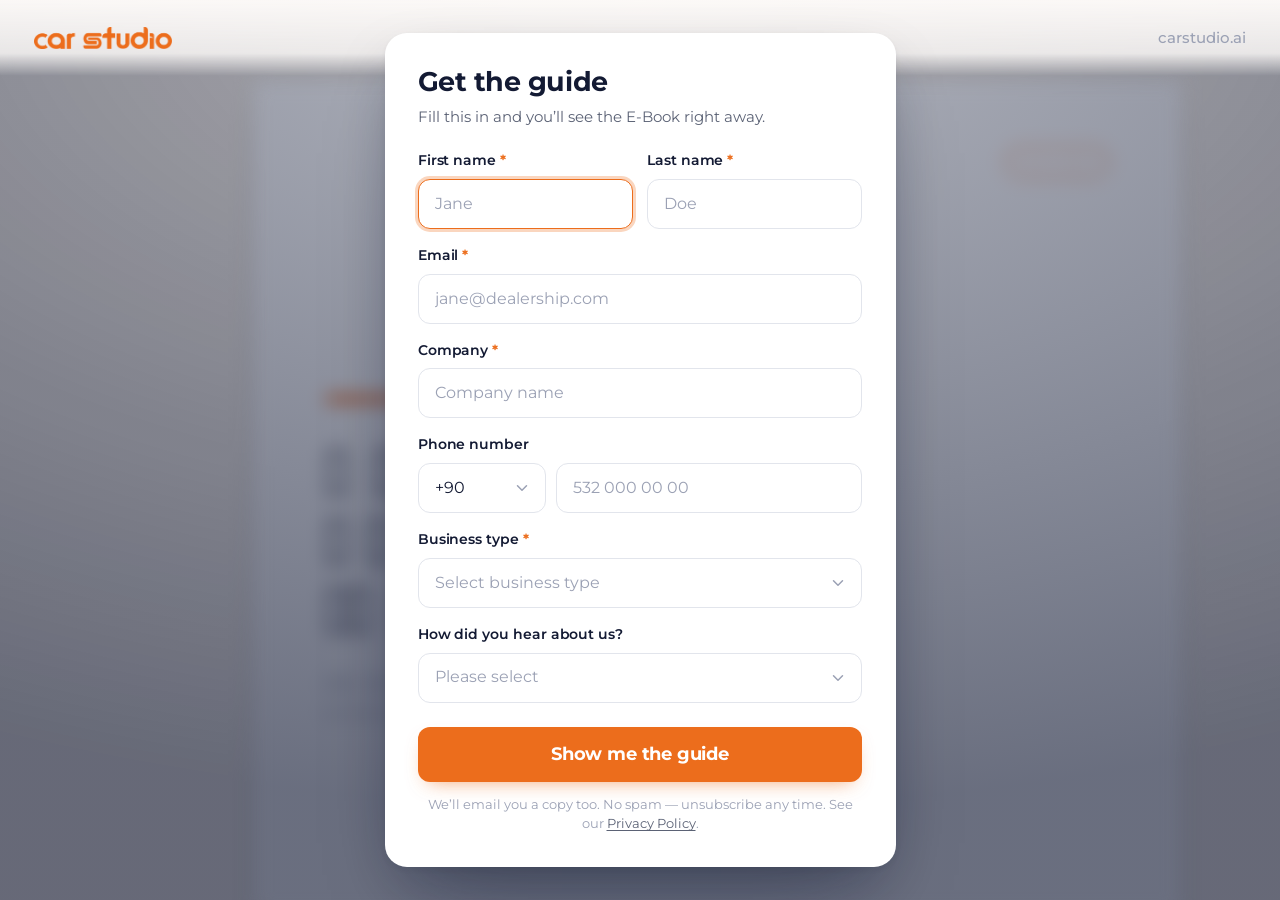
==== commit f2e9d4c3: "Make the guide's button clickable and add a rail of pages The call to action on the last page is art" ====
--- a/public/index.html
+++ b/public/index.html
@@ -42,13 +42,22 @@
 
 <!-- The guide itself, rendered page by page. Blurred until the form is sent. -->
 <div class="viewer" id="viewer">
-  <div class="viewer-pages" id="viewer-pages" role="img"
-       aria-label="Preview of the guide, blurred until you request it"></div>
+  <p class="sr-only">
+    The guide is drawn into this page as images. Use the Download PDF button to read it
+    with a screen reader.
+  </p>
+  <div class="viewer-pages" id="viewer-pages"></div>
   <p class="viewer-fallback" id="viewer-fallback">
     <span>How to sell your used cars faster</span>
     <em>The five factors that decide whether a car sells</em>
   </p>
 </div>
+
+<!-- Every page of the guide as a thumbnail; filled in once the PDF has rendered. -->
+<nav class="rail" id="rail" aria-label="Pages of the guide" hidden>
+  <ol class="rail-list" id="rail-list"></ol>
+</nav>
+
 <div class="veil" id="veil" aria-hidden="true"></div>
 
 <header class="site-header">
--- a/public/css/styles.css
+++ b/public/css/styles.css
@@ -46,6 +46,8 @@
           Roboto, "Helvetica Neue", Arial, sans-serif;
 
   --header-h: 76px;
+  --rail-w:   150px;   /* the page thumbnails, down the left */
+  --rail-h:   96px;    /* ...and across the top, on a phone */
 }
 
 /* --------------------------------------------------------------- reset -- */
@@ -106,6 +108,9 @@
   pointer-events: none;
 }
 
+/* Once the rail is there, the pages give it its gutter. */
+html.has-rail .viewer { padding-left: calc(var(--rail-w) + 16px); }
+
 .viewer-pages {
   display: flex;
   flex-direction: column;
@@ -115,13 +120,100 @@
   max-width: 900px;
 }
 
-.viewer-pages canvas {
+.pdf-page {
+  position: relative;                  /* the hotspots hang off this */
+  width: 100%;
+  scroll-margin-top: calc(var(--header-h) + 12px);
+}
+
+.pdf-page canvas {
   width: 100%;
   height: auto;
   border-radius: 6px;
   background: #fff;
   box-shadow: 0 1px 2px rgba(19, 26, 51, .10), 0 10px 30px -14px rgba(19, 26, 51, .30);
 }
+
+/* A button drawn into the guide, made clickable. It sits exactly on top of the
+   artwork, so it stays invisible until you point at it. */
+.pdf-link {
+  position: absolute;
+  border-radius: 12px;
+  text-decoration: none;
+  -webkit-tap-highlight-color: transparent;
+  transition: background-color .15s ease, box-shadow .15s ease;
+}
+.pdf-link:hover,
+.pdf-link:focus-visible {
+  background: rgba(255, 255, 255, .16);
+  box-shadow: 0 0 0 3px rgba(255, 255, 255, .55);
+  outline: none;
+}
+
+/* ---------------------------------------------------------------- rail --- */
+
+.rail {
+  position: fixed;
+  z-index: 0;                          /* under the veil, with the pages */
+  top: 0; left: 0; bottom: 0;
+  width: var(--rail-w);
+  padding: calc(var(--header-h) + 8px) 14px 24px;
+  overflow-y: auto;
+  overscroll-behavior: contain;
+  /* A full-width scrollbar would eat an eighth of the rail and read as a
+     stripe through the blur while the guide is still gated. */
+  scrollbar-width: thin;
+  scrollbar-color: rgba(19, 26, 51, .22) transparent;
+  background: rgba(255, 252, 250, .72);
+  backdrop-filter: blur(8px);
+  -webkit-backdrop-filter: blur(8px);
+  border-right: 1px solid var(--line);
+  transition: filter .5s ease;
+}
+.rail[hidden] { display: none; }
+html.gated .rail { filter: blur(9px); pointer-events: none; }
+
+.rail-list {
+  list-style: none;
+  margin: 0;
+  padding: 0;
+  display: flex;
+  flex-direction: column;
+  gap: 12px;
+}
+
+.rail-btn {
+  display: block;
+  width: 100%;
+  padding: 0;
+  border: 0;
+  background: none;
+  cursor: pointer;
+}
+
+.rail-btn canvas {
+  width: 100%;
+  height: auto;
+  aspect-ratio: 1 / 1.414;             /* until the page reports its own */
+  border-radius: 4px;
+  background: #fff;
+  box-shadow: 0 0 0 1px rgba(19, 26, 51, .08), 0 4px 12px -8px rgba(19, 26, 51, .45);
+  transition: box-shadow .15s ease;
+}
+.rail-btn:hover canvas { box-shadow: 0 0 0 2px var(--brand-ring), 0 6px 14px -8px rgba(19, 26, 51, .5); }
+.rail-btn[aria-current="true"] canvas { box-shadow: 0 0 0 2px var(--brand), 0 6px 14px -8px rgba(19, 26, 51, .5); }
+
+.rail-no {
+  display: block;
+  margin-top: 5px;
+  font-size: 12px;
+  font-weight: 600;
+  line-height: 1;
+  text-align: center;
+  color: var(--muted);
+}
+.rail-btn:hover .rail-no { color: var(--ink-2); }
+.rail-btn[aria-current="true"] .rail-no { color: var(--brand); }
 
 /* Shown only if the PDF cannot be rendered — the form must still work. */
 .viewer-fallback {
@@ -561,10 +653,34 @@
 
 /* --------------------------------------------------------- responsive -- */
 
+@media (max-width: 900px) {
+  .rail {
+    right: 0; bottom: auto;
+    width: auto;
+    height: calc(var(--header-h) + var(--rail-h));
+    padding: calc(var(--header-h) - 4px) 12px 8px;
+    overflow-x: auto;
+    overflow-y: hidden;
+    border-right: 0;
+    border-bottom: 1px solid var(--line);
+  }
+  .rail-list { flex-direction: row; gap: 8px; min-width: max-content; }
+  .rail-item { flex: 0 0 auto; width: 52px; }
+  .rail-no { margin-top: 3px; font-size: 11px; }
+
+  html.has-rail .viewer {
+    padding-left: 16px;
+    padding-top: calc(var(--header-h) + var(--rail-h) + 14px);
+  }
+  html.has-rail .pdf-page {
+    scroll-margin-top: calc(var(--header-h) + var(--rail-h) + 14px);
+  }
+}
+
 @media (max-width: 620px) {
   :root { --header-h: 62px; }
   .logo img { width: 118px; }
-  .viewer { padding-left: 10px; padding-right: 10px; }
+  .viewer, html.has-rail .viewer { padding-left: 10px; padding-right: 10px; }
   .viewer-pages { gap: 12px; }
   .modal-layer { padding: 14px 12px; }
   .modal { padding: 22px 18px 24px; border-radius: 18px; }
